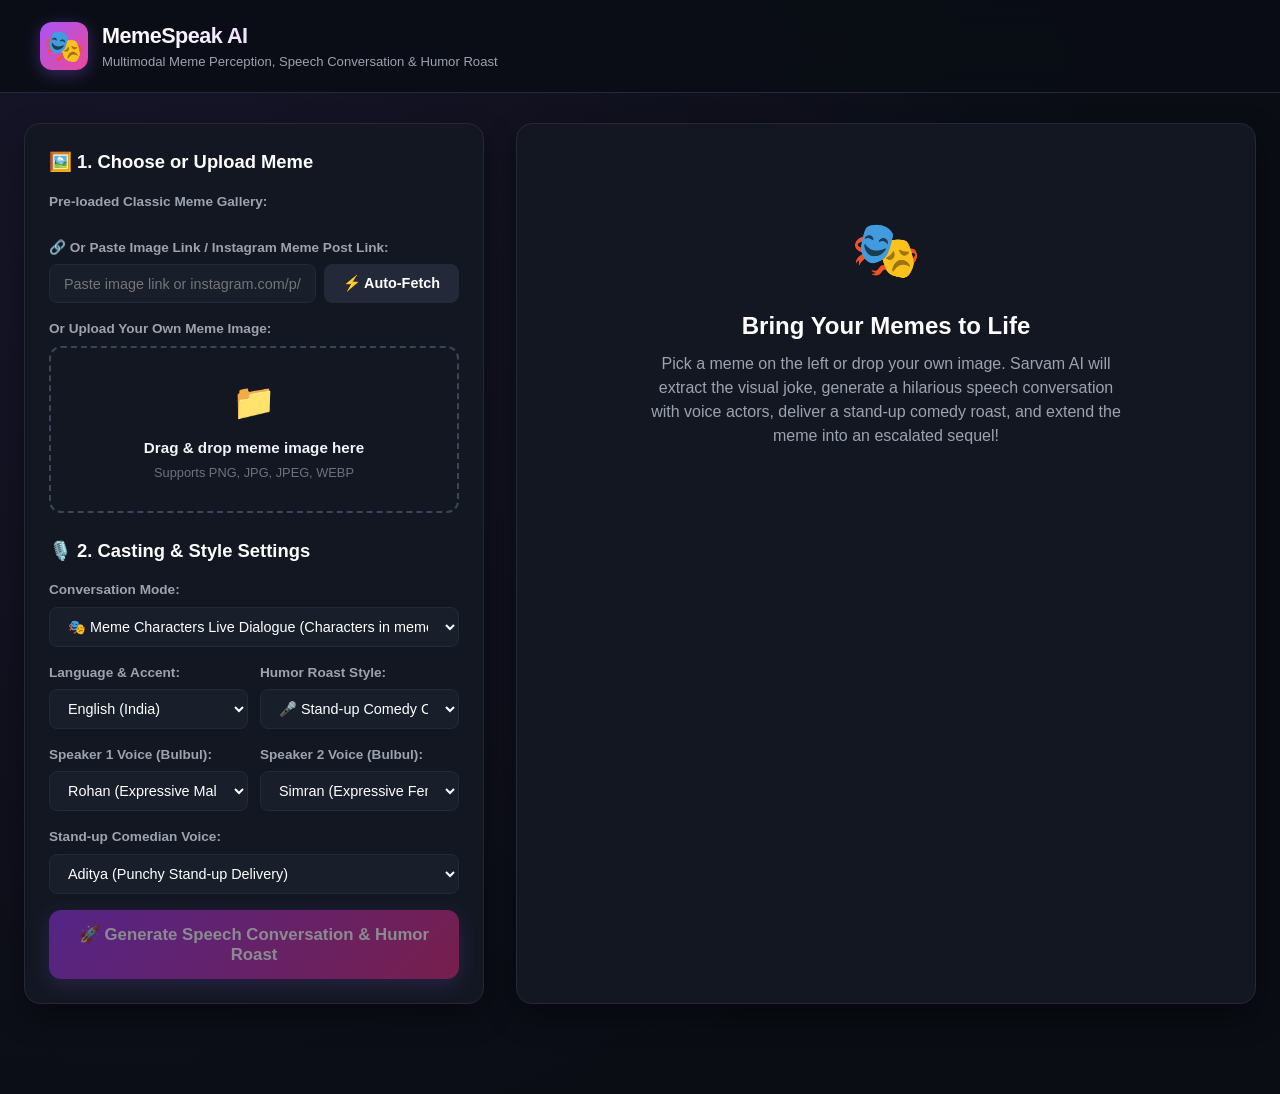
==== public/index.html @ 40e064bc "first commit" ====
<!DOCTYPE html>
<html lang="en">
<head>
  <meta charset="UTF-8">
  <meta name="viewport" content="width=device-width, initial-scale=1.0">
  <title>MemeSpeak AI | Sarvam Meme Speech & Humor Studio</title>
  <link rel="stylesheet" href="/styles.css">
</head>
<body>

  <!-- Top Header -->
  <header>
    <div class="brand">
      <div class="brand-icon">🎭</div>
      <div class="brand-text">
        <h1>MemeSpeak AI</h1>
        <p>Multimodal Meme Perception, Speech Conversation & Humor Roast</p>
      </div>
    </div>
    <div class="header-badges">
      <div id="status-badge" class="badge-connected" style="display: none;">
        <span class="dot"></span> Sarvam AI Connected
      </div>
    </div>
  </header>

  <!-- Main Workspace -->
  <div class="container">

    <!-- Left Column: Input & Controls -->
    <div class="card">
      <h2 class="card-title">🖼️ 1. Choose or Upload Meme</h2>

      <div class="form-group">
        <label class="form-label">Pre-loaded Classic Meme Gallery:</label>
        <div id="sample-grid" class="sample-grid">
          <!-- Populated dynamically via /api/samples -->
        </div>
      </div>

      <div class="form-group">
        <label class="form-label">🔗 Or Paste Image Link / Instagram Meme Post Link:</label>
        <div style="display: flex; gap: 8px;">
          <input type="url" id="image-url-input" class="form-input" placeholder="Paste image link or instagram.com/p/... or /reel/..." style="flex: 1;">
          <button type="button" id="btn-load-url" class="btn-secondary" style="white-space: nowrap;">⚡ Auto-Fetch</button>
        </div>
        <div id="url-status" style="font-size: 0.82rem; margin-top: 6px; display: none;"></div>
      </div>

      <div class="form-group">
        <label class="form-label">Or Upload Your Own Meme Image:</label>
        <div id="dropzone" class="dropzone">
          <div class="dropzone-icon">📁</div>
          <div style="font-weight: 600; font-size: 0.95rem;">Drag & drop meme image here</div>
          <div style="color: var(--text-dim); font-size: 0.8rem; margin-top: 4px;">Supports PNG, JPG, JPEG, WEBP</div>
          <input type="file" id="file-input" accept="image/png,image/jpeg,image/webp" style="display: none;">
        </div>
      </div>

      <!-- Preview Image -->
      <div id="preview-container" class="preview-container" style="display: none;">
        <img id="preview-img" class="preview-image" alt="Meme Preview">
      </div>

      <h2 class="card-title" style="margin-top: 24px;">🎙️ 2. Casting & Style Settings</h2>

      <div class="form-group" id="api-key-container" style="display: none;">
        <label class="form-label">Sarvam API Key (optional if in .env):</label>
        <input type="password" id="custom-api-key" class="form-input" placeholder="Paste your Sarvam API key here">
      </div>

      <div class="form-group">
        <label class="form-label">Conversation Mode:</label>
        <select id="conv-mode" class="form-select">
          <option value="meme_characters">🎭 Meme Characters Live Dialogue (Characters in meme argue)</option>
          <option value="podcast_hosts">🎙️ Comedy Roast Duo (Two hosts banter & review)</option>
        </select>
      </div>

      <div class="grid-2">
        <div class="form-group">
          <label class="form-label">Language & Accent:</label>
          <select id="language-select" class="form-select">
            <option value="en-IN" selected>English (India)</option>
            <option value="hinglish">Hinglish (Desi comedy mix)</option>
            <option value="hi-IN">Hindi (हिन्दी)</option>
            <option value="bn-IN">Bengali (বাংলা)</option>
            <option value="ta-IN">Tamil (தமிழ்)</option>
            <option value="te-IN">Telugu (తెలుగు)</option>
            <option value="kn-IN">Kannada (ಕನ್ನಡ)</option>
            <option value="mr-IN">Marathi (मराठी)</option>
            <option value="gu-IN">Gujarati (ગુજરાતી)</option>
          </select>
        </div>
        <div class="form-group">
          <label class="form-label">Humor Roast Style:</label>
          <select id="humor-style" class="form-select">
            <option value="standup" selected>🎤 Stand-up Comedy Club</option>
            <option value="roast">🔥 Savage Comedic Roast</option>
            <option value="relatable">💡 Relatable Irony Breakdown</option>
          </select>
        </div>
      </div>

      <div class="grid-2">
        <div class="form-group">
          <label class="form-label">Speaker 1 Voice (Bulbul):</label>
          <select id="voice-spk1" class="form-select">
            <option value="rohan" selected>Rohan (Expressive Male)</option>
            <option value="dev">Dev (Casual Male)</option>
            <option value="aditya">Aditya (Energetic Male)</option>
            <option value="kabir">Kabir (Deep Male)</option>
            <option value="sunny">Sunny (High energy)</option>
          </select>
        </div>
        <div class="form-group">
          <label class="form-label">Speaker 2 Voice (Bulbul):</label>
          <select id="voice-spk2" class="form-select">
            <option value="simran" selected>Simran (Expressive Female)</option>
            <option value="priya">Priya (Conversational Female)</option>
            <option value="ritu">Ritu (Animated Female)</option>
            <option value="pooja">Pooja (Clear Female)</option>
            <option value="kavya">Kavya (Lively Female)</option>
          </select>
        </div>
      </div>

      <div class="form-group">
        <label class="form-label">Stand-up Comedian Voice:</label>
        <select id="voice-comedian" class="form-select">
          <option value="aditya" selected>Aditya (Punchy Stand-up Delivery)</option>
          <option value="sunny">Sunny (High-energy Roast Delivery)</option>
          <option value="ritu">Ritu (Sarcastic Comedy Delivery)</option>
          <option value="rohan">Rohan (Warm Storyteller Delivery)</option>
        </select>
      </div>

      <button id="btn-generate" class="btn-primary" disabled>
        <span>🚀 Generate Speech Conversation & Humor Roast</span>
      </button>
    </div>

    <!-- Right Column: Results & Experience -->
    <div class="card">
      <!-- Loading Spinner -->
      <div id="spinner-container" class="spinner-container">
        <div class="spinner"></div>
        <div id="step-text" class="step-indicator">Sarvam Multimodal AI is perceiving the meme...</div>
        <p style="color: var(--text-dim); font-size: 0.85rem; margin-top: 8px;">
          Using Sarvam AI Vision, Script Generation, and Bulbul Text-to-Speech
        </p>
      </div>

      <!-- Empty State -->
      <div id="empty-state" class="empty-state">
        <div class="empty-icon">🎭</div>
        <h2 style="color: #fff; margin-bottom: 8px;">Bring Your Memes to Life</h2>
        <p style="max-width: 480px; margin: 0 auto; color: var(--text-muted);">
          Pick a meme on the left or drop your own image. Sarvam AI will extract the visual joke, generate a hilarious speech conversation with voice actors, deliver a stand-up comedy roast, and extend the meme into an escalated sequel!
        </p>
      </div>

      <!-- Results Container -->
      <div id="results-container" style="display: none;">
        <!-- Intelligence Summary Card -->
        <div class="intel-card">
          <span id="intel-template" class="intel-badge">Classic Meme</span>
          <h2 id="intel-title" class="intel-title">Meme Title</h2>
          <div id="intel-text" style="color: #94a3b8; font-size: 0.95rem; margin-bottom: 8px;">"Text"</div>
          <div id="intel-punchline" class="intel-punchline">💥 The Joke</div>
          <p id="intel-why" class="intel-why">Why it is funny</p>
        </div>

        <!-- Navigation Tabs -->
        <div class="tabs-header">
          <button class="tab-btn active" data-target="tab-act1">🗣️ Speech Conversation (Act 1)</button>
          <button class="tab-btn" data-target="tab-standup">🎙️ Stand-up Humor Speech</button>
          <button class="tab-btn" data-target="tab-sequel">🚀 Extended Meme Sequel (Act 2)</button>
        </div>

        <!-- Tab 1: Act 1 Speech Conversation -->
        <div id="tab-act1" class="tab-pane active">
          <div id="act1-master-container" class="master-player-card" style="display: none;">
            <div class="master-player-header">
              <span>▶️ Play Full Continuous Dialogue</span>
              <span style="font-size: 0.8rem; color: #a855f7; font-weight: normal;">(Sarvam Bulbul Stitched Audio)</span>
            </div>
            <audio id="act1-master-audio" controls></audio>
          </div>

          <div id="act1-chat-container" class="chat-container">
            <!-- Populated with speech bubbles -->
          </div>
        </div>

        <!-- Tab 2: Stand-up Humor Speech -->
        <div id="tab-standup" class="tab-pane">
          <div class="standup-stage">
            <div class="stage-spotlight"></div>
            <div style="font-size: 0.82rem; color: #c084fc; font-weight: 700; text-transform: uppercase; margin-bottom: 12px; letter-spacing: 1px;">
              🎙️ Stand-up Comedy Routine • Explaining What Joke it's Cracking
            </div>
            <div id="standup-text" class="standup-quote">
              <!-- Comedian script -->
            </div>
            <div style="margin-top: 20px;">
              <label class="form-label" style="color: #d8b4fe;">🔊 Listen to the Comedian Deliver the Speech:</label>
              <audio id="standup-audio" controls style="display: none;"></audio>
            </div>
          </div>
        </div>

        <!-- Tab 3: Extended Meme Sequel (Act 2) -->
        <div id="tab-sequel" class="tab-pane">
          <div class="sequel-hero-card">
            <div style="display: flex; justify-content: space-between; align-items: center;">
              <span style="background: #ef4444; color: #fff; font-size: 0.75rem; font-weight: 800; padding: 4px 10px; border-radius: 6px; text-transform: uppercase;">
                Act 2: The Extended Sequel
              </span>
            </div>
            <h3 id="sequel-title" style="margin-top: 12px; color: #fff; font-size: 1.3rem;">Part 2: The Aftermath</h3>
            <p id="sequel-situation" style="color: #fca5a5; font-size: 0.98rem; margin-top: 6px; line-height: 1.5;"></p>
            <img id="sequel-meme-img" class="sequel-img-preview" alt="Generated Sequel Meme" style="display: none;">
          </div>

          <div id="seq-master-container" class="master-player-card" style="display: none; border-color: #ef4444;">
            <div class="master-player-header" style="color: #f87171;">
              <span>▶️ Play Full Sequel Conversation</span>
              <span style="font-size: 0.8rem; color: #f87171; font-weight: normal;">(Act 2 Dialogue Audio)</span>
            </div>
            <audio id="seq-master-audio" controls></audio>
          </div>

          <div id="seq-chat-container" class="chat-container">
            <!-- Populated with sequel dialogue bubbles -->
          </div>

          <div style="margin-top: 24px; padding: 20px; background: rgba(30, 41, 59, 0.6); border-radius: var(--radius-md); border-left: 4px solid var(--accent-amber);">
            <h4 style="margin: 0 0 8px 0; color: #fbbf24;">🎙️ Extended Comedy Escalation Roast</h4>
            <div id="seq-humor-text" style="font-style: italic; color: #fef3c7; line-height: 1.6; margin-bottom: 12px;"></div>
            <audio id="seq-humor-audio" controls style="display: none;"></audio>
          </div>
        </div>

      </div>
    </div>

  </div>

  <script src="/app.js"></script>
</body>
</html>
---- styles.css ----
:root {
  --bg-dark: #0a0d14;
  --bg-card: #131722;
  --bg-card-hover: #1a2030;
  --bg-bubble-1: #1a2638;
  --bg-bubble-2: #2b1f33;
  --primary: #8b5cf6;
  --primary-hover: #7c3aed;
  --primary-glow: rgba(139, 92, 246, 0.35);
  --accent-blue: #38bdf8;
  --accent-pink: #f472b6;
  --accent-green: #34d399;
  --accent-amber: #fbbf24;
  --accent-red: #f87171;
  --border: #232936;
  --border-focus: #3b4559;
  --text-main: #f3f4f6;
  --text-muted: #9ca3af;
  --text-dim: #6b7280;
  --radius-lg: 16px;
  --radius-md: 12px;
  --radius-sm: 8px;
}

* {
  box-sizing: border-box;
  margin: 0;
  padding: 0;
  font-family: -apple-system, BlinkMacSystemFont, "Segoe UI", Roboto, Oxygen, Ubuntu, Cantarell, sans-serif;
}

body {
  background: radial-gradient(circle at 10% 20%, #171529 0%, #0a0d14 70%);
  color: var(--text-main);
  min-height: 100vh;
  line-height: 1.5;
  padding-bottom: 60px;
}

/* Header */
header {
  display: flex;
  justify-content: space-between;
  align-items: center;
  padding: 20px 40px;
  border-bottom: 1px solid var(--border);
  background: rgba(10, 13, 20, 0.85);
  backdrop-filter: blur(12px);
  position: sticky;
  top: 0;
  z-index: 100;
}

.brand {
  display: flex;
  align-items: center;
  gap: 14px;
}

.brand-icon {
  font-size: 2rem;
  background: linear-gradient(135deg, #a855f7, #ec4899);
  width: 48px;
  height: 48px;
  display: flex;
  align-items: center;
  justify-content: center;
  border-radius: var(--radius-md);
  box-shadow: 0 4px 16px var(--primary-glow);
}

.brand-text h1 {
  font-size: 1.35rem;
  font-weight: 800;
  letter-spacing: -0.5px;
  background: linear-gradient(90deg, #ffffff, #d8b4fe);
  -webkit-background-clip: text;
  -webkit-text-fill-color: transparent;
}

.brand-text p {
  font-size: 0.82rem;
  color: var(--text-muted);
}

.header-badges {
  display: flex;
  align-items: center;
  gap: 12px;
}

.badge-connected {
  background: rgba(52, 211, 153, 0.12);
  color: #34d399;
  border: 1px solid rgba(52, 211, 153, 0.3);
  padding: 6px 14px;
  border-radius: 20px;
  font-size: 0.82rem;
  font-weight: 600;
  display: flex;
  align-items: center;
  gap: 6px;
}

.badge-connected .dot {
  width: 8px;
  height: 8px;
  background: #34d399;
  border-radius: 50%;
  box-shadow: 0 0 8px #34d399;
}

/* Main Layout */
.container {
  max-width: 1440px;
  margin: 30px auto;
  padding: 0 24px;
  display: grid;
  grid-template-columns: 460px 1fr;
  gap: 32px;
}

@media (max-width: 1024px) {
  .container {
    grid-template-columns: 1fr;
  }
}

/* Cards */
.card {
  background: var(--bg-card);
  border: 1px solid var(--border);
  border-radius: var(--radius-lg);
  padding: 24px;
  box-shadow: 0 12px 30px rgba(0, 0, 0, 0.4);
}

.card-title {
  font-size: 1.15rem;
  font-weight: 700;
  margin-bottom: 16px;
  display: flex;
  align-items: center;
  gap: 8px;
  color: #fff;
}

/* Sample Grid */
.sample-grid {
  display: grid;
  grid-template-columns: 1fr 1fr;
  gap: 12px;
  margin-bottom: 20px;
}

.sample-thumb {
  background: var(--bg-card-hover);
  border: 2px solid var(--border);
  border-radius: var(--radius-md);
  padding: 8px;
  cursor: pointer;
  transition: all 0.2s ease;
  text-align: center;
}

.sample-thumb:hover {
  border-color: var(--primary);
  transform: translateY(-2px);
}

.sample-thumb.active {
  border-color: var(--accent-pink);
  background: rgba(236, 72, 153, 0.1);
}

.sample-thumb img {
  width: 100%;
  height: 80px;
  object-fit: cover;
  border-radius: var(--radius-sm);
  margin-bottom: 6px;
}

.sample-thumb span {
  font-size: 0.75rem;
  font-weight: 600;
  display: block;
  white-space: nowrap;
  overflow: hidden;
  text-overflow: ellipsis;
}

/* Uploader */
.dropzone {
  border: 2px dashed var(--border-focus);
  border-radius: var(--radius-md);
  padding: 28px 20px;
  text-align: center;
  cursor: pointer;
  transition: all 0.2s ease;
  background: rgba(20, 24, 34, 0.5);
  margin-bottom: 20px;
}

.dropzone:hover {
  border-color: var(--primary);
  background: rgba(139, 92, 246, 0.05);
}

.dropzone-icon {
  font-size: 2.2rem;
  margin-bottom: 8px;
}

.preview-container {
  margin: 16px 0;
  position: relative;
  text-align: center;
}

.preview-image {
  max-width: 100%;
  max-height: 280px;
  border-radius: var(--radius-md);
  border: 1px solid var(--border);
  box-shadow: 0 8px 20px rgba(0, 0, 0, 0.5);
}

/* Form Controls */
.form-group {
  margin-bottom: 16px;
}

.form-label {
  display: block;
  font-size: 0.85rem;
  font-weight: 600;
  color: var(--text-muted);
  margin-bottom: 6px;
}

.form-select, .form-input {
  width: 100%;
  padding: 10px 14px;
  background: #191e2b;
  border: 1px solid var(--border);
  border-radius: var(--radius-sm);
  color: #fff;
  font-size: 0.9rem;
  outline: none;
  transition: border-color 0.2s;
}

.form-select:focus, .form-input:focus {
  border-color: var(--primary);
}

.grid-2 {
  display: grid;
  grid-template-columns: 1fr 1fr;
  gap: 12px;
}

/* Buttons */
.btn-primary {
  width: 100%;
  padding: 14px 20px;
  background: linear-gradient(135deg, #9333ea, #db2777);
  border: none;
  border-radius: var(--radius-md);
  color: #fff;
  font-size: 1.05rem;
  font-weight: 700;
  cursor: pointer;
  box-shadow: 0 6px 20px var(--primary-glow);
  transition: all 0.2s ease;
  display: flex;
  align-items: center;
  justify-content: center;
  gap: 10px;
}

.btn-primary:hover:not(:disabled) {
  opacity: 0.95;
  transform: translateY(-2px);
  box-shadow: 0 8px 24px var(--primary-glow);
}

.btn-primary:disabled {
  opacity: 0.5;
  cursor: not-allowed;
}

.btn-secondary {
  padding: 10px 18px;
  background: #232938;
  border: 1px solid var(--border);
  border-radius: var(--radius-sm);
  color: #fff;
  font-size: 0.9rem;
  font-weight: 600;
  cursor: pointer;
  transition: all 0.2s ease;
}

.btn-secondary:hover {
  background: #2f374a;
  border-color: #4b5563;
}

/* Tabs */
.tabs-header {
  display: flex;
  gap: 8px;
  border-bottom: 1px solid var(--border);
  margin-bottom: 20px;
}

.tab-btn {
  padding: 12px 18px;
  background: none;
  border: none;
  border-bottom: 3px solid transparent;
  color: var(--text-muted);
  font-size: 0.95rem;
  font-weight: 600;
  cursor: pointer;
  transition: all 0.2s;
  display: flex;
  align-items: center;
  gap: 8px;
}

.tab-btn:hover {
  color: #fff;
}

.tab-btn.active {
  color: #c084fc;
  border-bottom-color: #c084fc;
}

.tab-pane {
  display: none;
}

.tab-pane.active {
  display: block;
}

/* Meme Intelligence Banner */
.intel-card {
  background: linear-gradient(135deg, rgba(29, 35, 48, 0.8), rgba(20, 24, 34, 0.8));
  border: 1px solid #38bdf840;
  border-radius: var(--radius-md);
  padding: 20px;
  margin-bottom: 24px;
}

.intel-badge {
  display: inline-block;
  background: rgba(56, 189, 248, 0.15);
  color: var(--accent-blue);
  font-size: 0.78rem;
  font-weight: 700;
  padding: 4px 10px;
  border-radius: 12px;
  text-transform: uppercase;
  margin-bottom: 10px;
}

.intel-title {
  font-size: 1.35rem;
  font-weight: 800;
  margin-bottom: 8px;
  color: #fff;
}

.intel-punchline {
  color: var(--accent-green);
  font-size: 1.05rem;
  font-weight: 600;
  margin-bottom: 10px;
}

.intel-why {
  font-size: 0.92rem;
  color: var(--text-muted);
  line-height: 1.6;
}

/* Chat Bubbles */
.chat-container {
  display: flex;
  flex-direction: column;
  gap: 16px;
  margin-top: 20px;
}

.chat-bubble {
  border-radius: var(--radius-md);
  padding: 16px 20px;
  box-shadow: 0 4px 14px rgba(0, 0, 0, 0.3);
}

.bubble-spk1 {
  background: var(--bg-bubble-1);
  border-left: 4px solid var(--accent-blue);
}

.bubble-spk2 {
  background: var(--bg-bubble-2);
  border-left: 4px solid var(--accent-pink);
}

.bubble-header {
  display: flex;
  justify-content: space-between;
  align-items: center;
  margin-bottom: 6px;
}

.bubble-name {
  font-weight: 700;
  font-size: 0.95rem;
}

.bubble-name.spk1 { color: var(--accent-blue); }
.bubble-name.spk2 { color: var(--accent-pink); }

.bubble-emotion {
  background: rgba(255, 255, 255, 0.1);
  color: #d1d5db;
  font-size: 0.75rem;
  padding: 2px 8px;
  border-radius: 10px;
  font-style: italic;
}

.bubble-text {
  font-size: 1.05rem;
  margin-bottom: 12px;
  color: #f9fafb;
}

/* Audio Player */
audio {
  width: 100%;
  height: 38px;
  border-radius: var(--radius-sm);
  outline: none;
}

.master-player-card {
  background: linear-gradient(135deg, rgba(88, 28, 135, 0.3), rgba(30, 27, 75, 0.3));
  border: 1px solid rgba(168, 85, 247, 0.35);
  border-radius: var(--radius-md);
  padding: 16px 20px;
  margin-bottom: 24px;
}

.master-player-header {
  display: flex;
  align-items: center;
  gap: 10px;
  margin-bottom: 10px;
  font-weight: 700;
  color: #d8b4fe;
}

/* Standup Stage */
.standup-stage {
  background: radial-gradient(circle at 50% 20%, #2e1065 0%, #170d30 70%);
  border: 1px solid #a855f750;
  border-radius: var(--radius-lg);
  padding: 30px;
  margin-bottom: 24px;
  position: relative;
  overflow: hidden;
}

.stage-spotlight {
  position: absolute;
  top: -50px;
  left: 50%;
  transform: translateX(-50%);
  width: 200px;
  height: 100px;
  background: radial-gradient(ellipse at center, rgba(216, 180, 254, 0.25) 0%, transparent 70%);
  filter: blur(20px);
}

.standup-quote {
  font-size: 1.15rem;
  line-height: 1.7;
  color: #f3e8ff;
  font-style: italic;
  margin-bottom: 24px;
}

/* Sequel Section */
.sequel-hero-card {
  border: 2px solid #ef4444;
  background: rgba(30, 15, 18, 0.7);
  border-radius: var(--radius-lg);
  padding: 24px;
  margin-bottom: 24px;
}

.sequel-img-preview {
  width: 100%;
  max-height: 420px;
  object-fit: contain;
  border-radius: var(--radius-md);
  margin-top: 14px;
  box-shadow: 0 10px 30px rgba(0, 0, 0, 0.6);
}

/* Progress / Spinner */
.spinner-container {
  display: none;
  text-align: center;
  padding: 40px 20px;
}

.spinner {
  width: 48px;
  height: 48px;
  border: 4px solid var(--border);
  border-top-color: var(--primary);
  border-radius: 50%;
  animation: spin 0.8s linear infinite;
  margin: 0 auto 16px;
}

@keyframes spin {
  to { transform: rotate(360deg); }
}

.step-indicator {
  font-size: 1rem;
  color: #c084fc;
  font-weight: 600;
  margin-top: 10px;
}

/* Empty State */
.empty-state {
  text-align: center;
  padding: 60px 20px;
  color: var(--text-muted);
}

.empty-icon {
  font-size: 3.5rem;
  margin-bottom: 16px;
}
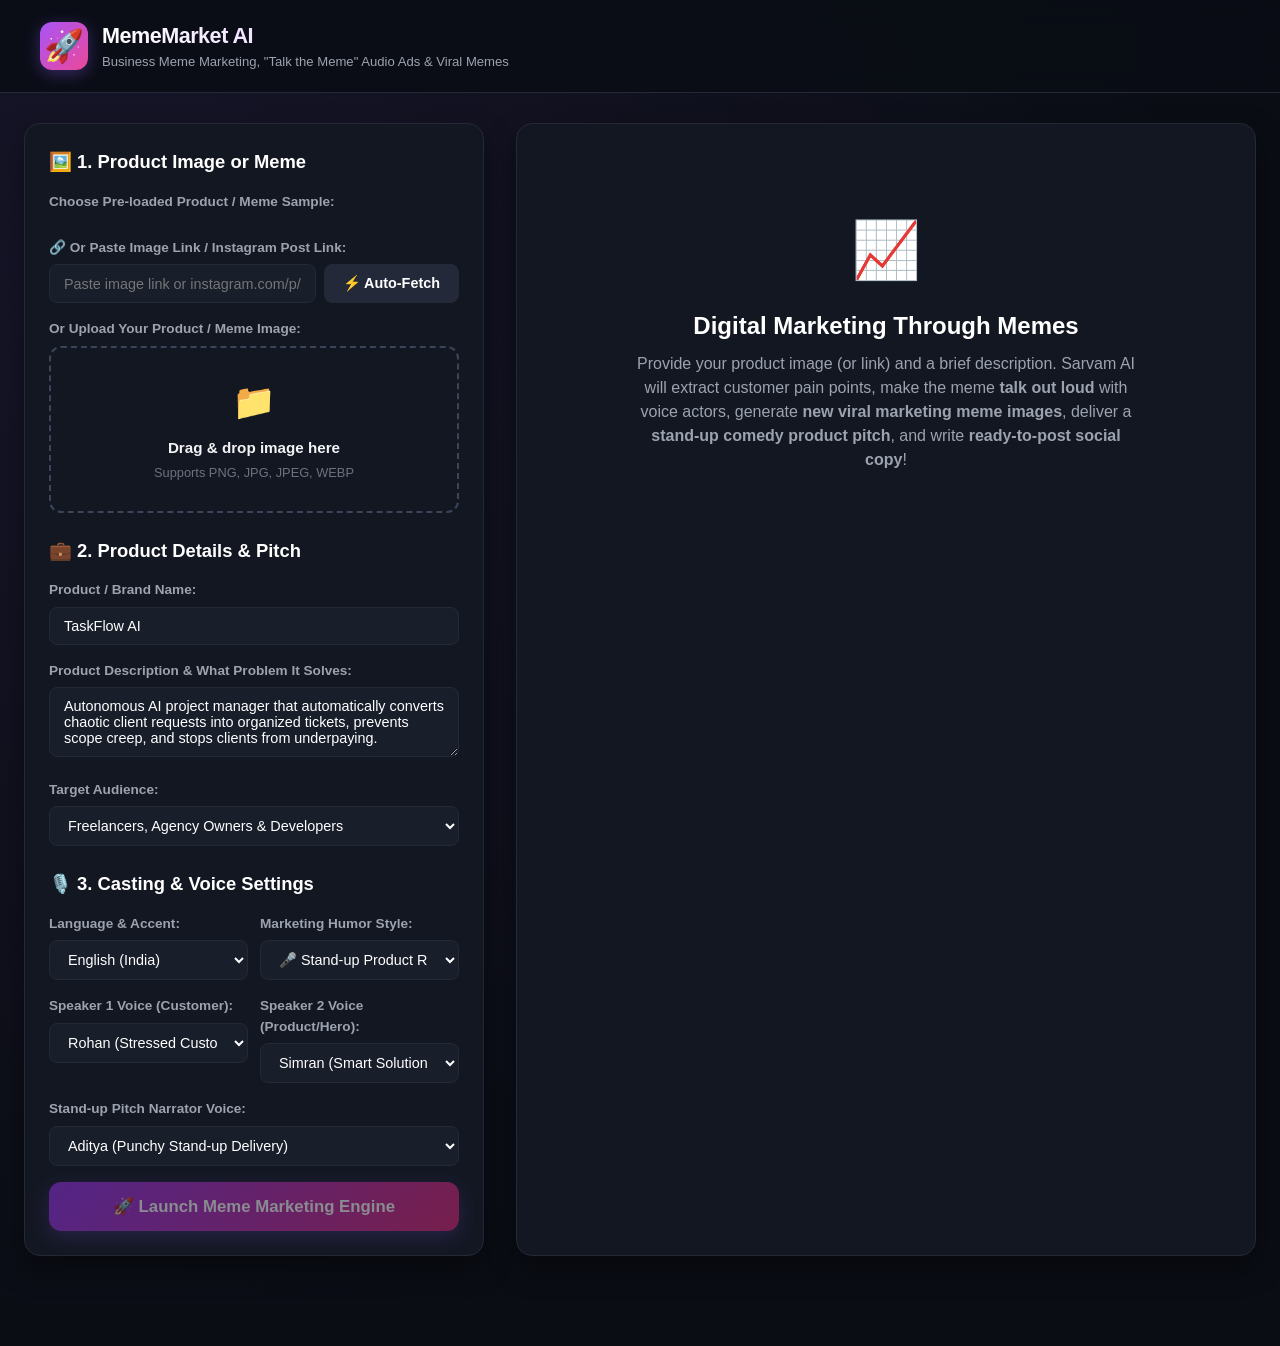
==== commit b170feef: "feat: first commit" ====
--- a/public/index.html
+++ b/public/index.html
@@ -3,7 +3,7 @@
 <head>
   <meta charset="UTF-8">
   <meta name="viewport" content="width=device-width, initial-scale=1.0">
-  <title>MemeSpeak AI | Sarvam Meme Speech & Humor Studio</title>
+  <title>MemeMarket AI | Business Digital Marketing Meme & Speech Studio</title>
   <link rel="stylesheet" href="/styles.css">
 </head>
 <body>
@@ -11,10 +11,10 @@
   <!-- Top Header -->
   <header>
     <div class="brand">
-      <div class="brand-icon">🎭</div>
+      <div class="brand-icon">🚀</div>
       <div class="brand-text">
-        <h1>MemeSpeak AI</h1>
-        <p>Multimodal Meme Perception, Speech Conversation & Humor Roast</p>
+        <h1>MemeMarket AI</h1>
+        <p>Business Meme Marketing, "Talk the Meme" Audio Ads & Viral Memes</p>
       </div>
     </div>
     <div class="header-badges">
@@ -29,17 +29,17 @@
 
     <!-- Left Column: Input & Controls -->
     <div class="card">
-      <h2 class="card-title">🖼️ 1. Choose or Upload Meme</h2>
-
-      <div class="form-group">
-        <label class="form-label">Pre-loaded Classic Meme Gallery:</label>
+      <h2 class="card-title">🖼️ 1. Product Image or Meme</h2>
+
+      <div class="form-group">
+        <label class="form-label">Choose Pre-loaded Product / Meme Sample:</label>
         <div id="sample-grid" class="sample-grid">
           <!-- Populated dynamically via /api/samples -->
         </div>
       </div>
 
       <div class="form-group">
-        <label class="form-label">🔗 Or Paste Image Link / Instagram Meme Post Link:</label>
+        <label class="form-label">🔗 Or Paste Image Link / Instagram Post Link:</label>
         <div style="display: flex; gap: 8px;">
           <input type="url" id="image-url-input" class="form-input" placeholder="Paste image link or instagram.com/p/... or /reel/..." style="flex: 1;">
           <button type="button" id="btn-load-url" class="btn-secondary" style="white-space: nowrap;">⚡ Auto-Fetch</button>
@@ -48,10 +48,10 @@
       </div>
 
       <div class="form-group">
-        <label class="form-label">Or Upload Your Own Meme Image:</label>
+        <label class="form-label">Or Upload Your Product / Meme Image:</label>
         <div id="dropzone" class="dropzone">
           <div class="dropzone-icon">📁</div>
-          <div style="font-weight: 600; font-size: 0.95rem;">Drag & drop meme image here</div>
+          <div style="font-weight: 600; font-size: 0.95rem;">Drag & drop image here</div>
           <div style="color: var(--text-dim); font-size: 0.8rem; margin-top: 4px;">Supports PNG, JPG, JPEG, WEBP</div>
           <input type="file" id="file-input" accept="image/png,image/jpeg,image/webp" style="display: none;">
         </div>
@@ -59,22 +59,37 @@
 
       <!-- Preview Image -->
       <div id="preview-container" class="preview-container" style="display: none;">
-        <img id="preview-img" class="preview-image" alt="Meme Preview">
-      </div>
-
-      <h2 class="card-title" style="margin-top: 24px;">🎙️ 2. Casting & Style Settings</h2>
+        <img id="preview-img" class="preview-image" alt="Product Preview">
+      </div>
+
+      <h2 class="card-title" style="margin-top: 24px;">💼 2. Product Details & Pitch</h2>
+
+      <div class="form-group">
+        <label class="form-label">Product / Brand Name:</label>
+        <input type="text" id="product-name" class="form-input" placeholder="e.g. TaskFlow AI or ZapBilling" value="TaskFlow AI">
+      </div>
+
+      <div class="form-group">
+        <label class="form-label">Product Description & What Problem It Solves:</label>
+        <textarea id="product-desc" class="form-input" rows="3" placeholder="Describe what the product does and the painful problem it eliminates...">Autonomous AI project manager that automatically converts chaotic client requests into organized tickets, prevents scope creep, and stops clients from underpaying.</textarea>
+      </div>
+
+      <div class="form-group">
+        <label class="form-label">Target Audience:</label>
+        <select id="target-audience" class="form-select">
+          <option value="Freelancers, Agency Owners & Developers">Freelancers, Agency Owners & Developers</option>
+          <option value="Startups & Small Business Owners">Startups & Small Business Owners</option>
+          <option value="Corporate 9-to-5 Employees & Managers">Corporate 9-to-5 Employees & Managers</option>
+          <option value="Gen Z & Online Shoppers">Gen Z & Online Shoppers</option>
+          <option value="College Students & Young Professionals">College Students & Young Professionals</option>
+        </select>
+      </div>
+
+      <h2 class="card-title" style="margin-top: 24px;">🎙️ 3. Casting & Voice Settings</h2>
 
       <div class="form-group" id="api-key-container" style="display: none;">
         <label class="form-label">Sarvam API Key (optional if in .env):</label>
         <input type="password" id="custom-api-key" class="form-input" placeholder="Paste your Sarvam API key here">
-      </div>
-
-      <div class="form-group">
-        <label class="form-label">Conversation Mode:</label>
-        <select id="conv-mode" class="form-select">
-          <option value="meme_characters">🎭 Meme Characters Live Dialogue (Characters in meme argue)</option>
-          <option value="podcast_hosts">🎙️ Comedy Roast Duo (Two hosts banter & review)</option>
-        </select>
       </div>
 
       <div class="grid-2">
@@ -93,40 +108,38 @@
           </select>
         </div>
         <div class="form-group">
-          <label class="form-label">Humor Roast Style:</label>
+          <label class="form-label">Marketing Humor Style:</label>
           <select id="humor-style" class="form-select">
-            <option value="standup" selected>🎤 Stand-up Comedy Club</option>
-            <option value="roast">🔥 Savage Comedic Roast</option>
-            <option value="relatable">💡 Relatable Irony Breakdown</option>
+            <option value="standup" selected>🎤 Stand-up Product Roast</option>
+            <option value="roast">🔥 Savage Competitor Roast</option>
+            <option value="relatable">💡 Relatable Customer Pain Point</option>
           </select>
         </div>
       </div>
 
       <div class="grid-2">
         <div class="form-group">
-          <label class="form-label">Speaker 1 Voice (Bulbul):</label>
+          <label class="form-label">Speaker 1 Voice (Customer):</label>
           <select id="voice-spk1" class="form-select">
-            <option value="rohan" selected>Rohan (Expressive Male)</option>
+            <option value="rohan" selected>Rohan (Stressed Customer)</option>
             <option value="dev">Dev (Casual Male)</option>
-            <option value="aditya">Aditya (Energetic Male)</option>
-            <option value="kabir">Kabir (Deep Male)</option>
+            <option value="kabir">Kabir (Deep Voice)</option>
             <option value="sunny">Sunny (High energy)</option>
           </select>
         </div>
         <div class="form-group">
-          <label class="form-label">Speaker 2 Voice (Bulbul):</label>
+          <label class="form-label">Speaker 2 Voice (Product/Hero):</label>
           <select id="voice-spk2" class="form-select">
-            <option value="simran" selected>Simran (Expressive Female)</option>
-            <option value="priya">Priya (Conversational Female)</option>
-            <option value="ritu">Ritu (Animated Female)</option>
-            <option value="pooja">Pooja (Clear Female)</option>
-            <option value="kavya">Kavya (Lively Female)</option>
-          </select>
-        </div>
-      </div>
-
-      <div class="form-group">
-        <label class="form-label">Stand-up Comedian Voice:</label>
+            <option value="simran" selected>Simran (Smart Solution)</option>
+            <option value="aditya">Aditya (Confident Pitch)</option>
+            <option value="priya">Priya (Conversational)</option>
+            <option value="ritu">Ritu (Animated)</option>
+          </select>
+        </div>
+      </div>
+
+      <div class="form-group">
+        <label class="form-label">Stand-up Pitch Narrator Voice:</label>
         <select id="voice-comedian" class="form-select">
           <option value="aditya" selected>Aditya (Punchy Stand-up Delivery)</option>
           <option value="sunny">Sunny (High-energy Roast Delivery)</option>
@@ -136,7 +149,7 @@
       </div>
 
       <button id="btn-generate" class="btn-primary" disabled>
-        <span>🚀 Generate Speech Conversation & Humor Roast</span>
+        <span>🚀 Launch Meme Marketing Engine</span>
       </button>
     </div>
 
@@ -145,18 +158,18 @@
       <!-- Loading Spinner -->
       <div id="spinner-container" class="spinner-container">
         <div class="spinner"></div>
-        <div id="step-text" class="step-indicator">Sarvam Multimodal AI is perceiving the meme...</div>
+        <div id="step-text" class="step-indicator">Sarvam Multimodal AI is analyzing the product & generating memes...</div>
         <p style="color: var(--text-dim); font-size: 0.85rem; margin-top: 8px;">
-          Using Sarvam AI Vision, Script Generation, and Bulbul Text-to-Speech
+          Using Sarvam AI Vision, Scripting & Bulbul Text-to-Speech
         </p>
       </div>
 
       <!-- Empty State -->
       <div id="empty-state" class="empty-state">
-        <div class="empty-icon">🎭</div>
-        <h2 style="color: #fff; margin-bottom: 8px;">Bring Your Memes to Life</h2>
-        <p style="max-width: 480px; margin: 0 auto; color: var(--text-muted);">
-          Pick a meme on the left or drop your own image. Sarvam AI will extract the visual joke, generate a hilarious speech conversation with voice actors, deliver a stand-up comedy roast, and extend the meme into an escalated sequel!
+        <div class="empty-icon">📈</div>
+        <h2 style="color: #fff; margin-bottom: 8px;">Digital Marketing Through Memes</h2>
+        <p style="max-width: 500px; margin: 0 auto; color: var(--text-muted);">
+          Provide your product image (or link) and a brief description. Sarvam AI will extract customer pain points, make the meme <b>talk out loud</b> with voice actors, generate <b>new viral marketing meme images</b>, deliver a <b>stand-up comedy product pitch</b>, and write <b>ready-to-post social copy</b>!
         </p>
       </div>
 
@@ -164,26 +177,27 @@
       <div id="results-container" style="display: none;">
         <!-- Intelligence Summary Card -->
         <div class="intel-card">
-          <span id="intel-template" class="intel-badge">Classic Meme</span>
-          <h2 id="intel-title" class="intel-title">Meme Title</h2>
-          <div id="intel-text" style="color: #94a3b8; font-size: 0.95rem; margin-bottom: 8px;">"Text"</div>
-          <div id="intel-punchline" class="intel-punchline">💥 The Joke</div>
-          <p id="intel-why" class="intel-why">Why it is funny</p>
+          <span id="intel-template" class="intel-badge">VIRAL CAMPAIGN</span>
+          <h2 id="intel-title" class="intel-title">Campaign Title</h2>
+          <div id="intel-hook" style="color: #c084fc; font-weight: 700; font-size: 1.05rem; margin-bottom: 8px;">"Ad Hook"</div>
+          <div id="intel-punchline" class="intel-punchline">💥 The Pain Point</div>
+          <p id="intel-why" class="intel-why">How the product solves it</p>
         </div>
 
         <!-- Navigation Tabs -->
         <div class="tabs-header">
-          <button class="tab-btn active" data-target="tab-act1">🗣️ Speech Conversation (Act 1)</button>
-          <button class="tab-btn" data-target="tab-standup">🎙️ Stand-up Humor Speech</button>
-          <button class="tab-btn" data-target="tab-sequel">🚀 Extended Meme Sequel (Act 2)</button>
-        </div>
-
-        <!-- Tab 1: Act 1 Speech Conversation -->
+          <button class="tab-btn active" data-target="tab-act1">🗣️ "Talk the Meme" (Voice Ad Skit)</button>
+          <button class="tab-btn" data-target="tab-memes">🖼️ Generated Marketing Memes</button>
+          <button class="tab-btn" data-target="tab-standup">🎙️ Stand-up Product Pitch</button>
+          <button class="tab-btn" data-target="tab-social">📱 Viral Social Media Copy</button>
+        </div>
+
+        <!-- Tab 1: "Talk the Meme" (Voice Ad Skit) -->
         <div id="tab-act1" class="tab-pane active">
           <div id="act1-master-container" class="master-player-card" style="display: none;">
             <div class="master-player-header">
-              <span>▶️ Play Full Continuous Dialogue</span>
-              <span style="font-size: 0.8rem; color: #a855f7; font-weight: normal;">(Sarvam Bulbul Stitched Audio)</span>
+              <span>▶️ Play Full Audio Ad Skit (30s)</span>
+              <span style="font-size: 0.8rem; color: #a855f7; font-weight: normal;">(Sarvam Bulbul Multi-Voice Ad)</span>
             </div>
             <audio id="act1-master-audio" controls></audio>
           </div>
@@ -193,52 +207,60 @@
           </div>
         </div>
 
-        <!-- Tab 2: Stand-up Humor Speech -->
+        <!-- Tab 2: Generated Marketing Memes (Visual Images) -->
+        <div id="tab-memes" class="tab-pane">
+          <h3 style="color: #fff; margin-bottom: 8px;">🖼️ Brand Marketing Meme Images</h3>
+          <p style="color: var(--text-muted); font-size: 0.95rem; margin-bottom: 20px;">
+            These custom meme images were created specifically for your product to drive engagement and viral shares!
+          </p>
+          <div id="memes-gallery-container" style="display: flex; flex-direction: column; gap: 24px;">
+            <!-- Populated with generated comic meme images -->
+          </div>
+        </div>
+
+        <!-- Tab 3: Stand-up Product Roast & Pitch -->
         <div id="tab-standup" class="tab-pane">
           <div class="standup-stage">
             <div class="stage-spotlight"></div>
             <div style="font-size: 0.82rem; color: #c084fc; font-weight: 700; text-transform: uppercase; margin-bottom: 12px; letter-spacing: 1px;">
-              🎙️ Stand-up Comedy Routine • Explaining What Joke it's Cracking
+              🎙️ Stand-up Comedy Routine • Roasting the Problem & Pitching the Product
             </div>
             <div id="standup-text" class="standup-quote">
               <!-- Comedian script -->
             </div>
             <div style="margin-top: 20px;">
-              <label class="form-label" style="color: #d8b4fe;">🔊 Listen to the Comedian Deliver the Speech:</label>
+              <label class="form-label" style="color: #d8b4fe;">🔊 Listen to the Comedian Deliver the Pitch:</label>
               <audio id="standup-audio" controls style="display: none;"></audio>
             </div>
           </div>
         </div>
 
-        <!-- Tab 3: Extended Meme Sequel (Act 2) -->
-        <div id="tab-sequel" class="tab-pane">
-          <div class="sequel-hero-card">
-            <div style="display: flex; justify-content: space-between; align-items: center;">
-              <span style="background: #ef4444; color: #fff; font-size: 0.75rem; font-weight: 800; padding: 4px 10px; border-radius: 6px; text-transform: uppercase;">
-                Act 2: The Extended Sequel
-              </span>
-            </div>
-            <h3 id="sequel-title" style="margin-top: 12px; color: #fff; font-size: 1.3rem;">Part 2: The Aftermath</h3>
-            <p id="sequel-situation" style="color: #fca5a5; font-size: 0.98rem; margin-top: 6px; line-height: 1.5;"></p>
-            <img id="sequel-meme-img" class="sequel-img-preview" alt="Generated Sequel Meme" style="display: none;">
-          </div>
-
-          <div id="seq-master-container" class="master-player-card" style="display: none; border-color: #ef4444;">
-            <div class="master-player-header" style="color: #f87171;">
-              <span>▶️ Play Full Sequel Conversation</span>
-              <span style="font-size: 0.8rem; color: #f87171; font-weight: normal;">(Act 2 Dialogue Audio)</span>
-            </div>
-            <audio id="seq-master-audio" controls></audio>
-          </div>
-
-          <div id="seq-chat-container" class="chat-container">
-            <!-- Populated with sequel dialogue bubbles -->
-          </div>
-
-          <div style="margin-top: 24px; padding: 20px; background: rgba(30, 41, 59, 0.6); border-radius: var(--radius-md); border-left: 4px solid var(--accent-amber);">
-            <h4 style="margin: 0 0 8px 0; color: #fbbf24;">🎙️ Extended Comedy Escalation Roast</h4>
-            <div id="seq-humor-text" style="font-style: italic; color: #fef3c7; line-height: 1.6; margin-bottom: 12px;"></div>
-            <audio id="seq-humor-audio" controls style="display: none;"></audio>
+        <!-- Tab 4: Viral Social Media Copy -->
+        <div id="tab-social" class="tab-pane">
+          <div style="display: flex; flex-direction: column; gap: 20px;">
+            <div style="background: rgba(225, 48, 108, 0.1); border: 1px solid rgba(225, 48, 108, 0.3); border-radius: var(--radius-md); padding: 18px;">
+              <h4 style="margin: 0 0 10px 0; color: #f472b6; display: flex; align-items: center; gap: 8px;">
+                📸 Instagram Post Caption
+              </h4>
+              <p id="social-ig" style="color: #f3f4f6; font-size: 0.95rem; line-height: 1.6; white-space: pre-wrap; margin-bottom: 12px;"></p>
+              <button class="btn-secondary" onclick="navigator.clipboard.writeText(document.getElementById('social-ig').innerText); alert('Copied Instagram caption!');">📋 Copy Instagram Copy</button>
+            </div>
+
+            <div style="background: rgba(10, 102, 194, 0.1); border: 1px solid rgba(10, 102, 194, 0.3); border-radius: var(--radius-md); padding: 18px;">
+              <h4 style="margin: 0 0 10px 0; color: #60a5fa; display: flex; align-items: center; gap: 8px;">
+                💼 LinkedIn Post (B2B Meme Leadership)
+              </h4>
+              <p id="social-li" style="color: #f3f4f6; font-size: 0.95rem; line-height: 1.6; white-space: pre-wrap; margin-bottom: 12px;"></p>
+              <button class="btn-secondary" onclick="navigator.clipboard.writeText(document.getElementById('social-li').innerText); alert('Copied LinkedIn post!');">📋 Copy LinkedIn Copy</button>
+            </div>
+
+            <div style="background: rgba(29, 155, 240, 0.1); border: 1px solid rgba(29, 155, 240, 0.3); border-radius: var(--radius-md); padding: 18px;">
+              <h4 style="margin: 0 0 10px 0; color: #38bdf8; display: flex; align-items: center; gap: 8px;">
+                🐦 Twitter / X Viral Tweet
+              </h4>
+              <p id="social-tw" style="color: #f3f4f6; font-size: 0.95rem; line-height: 1.6; white-space: pre-wrap; margin-bottom: 12px;"></p>
+              <button class="btn-secondary" onclick="navigator.clipboard.writeText(document.getElementById('social-tw').innerText); alert('Copied Tweet!');">📋 Copy Tweet</button>
+            </div>
           </div>
         </div>
 
@@ -250,4 +272,3 @@
   <script src="/app.js"></script>
 </body>
 </html>
-
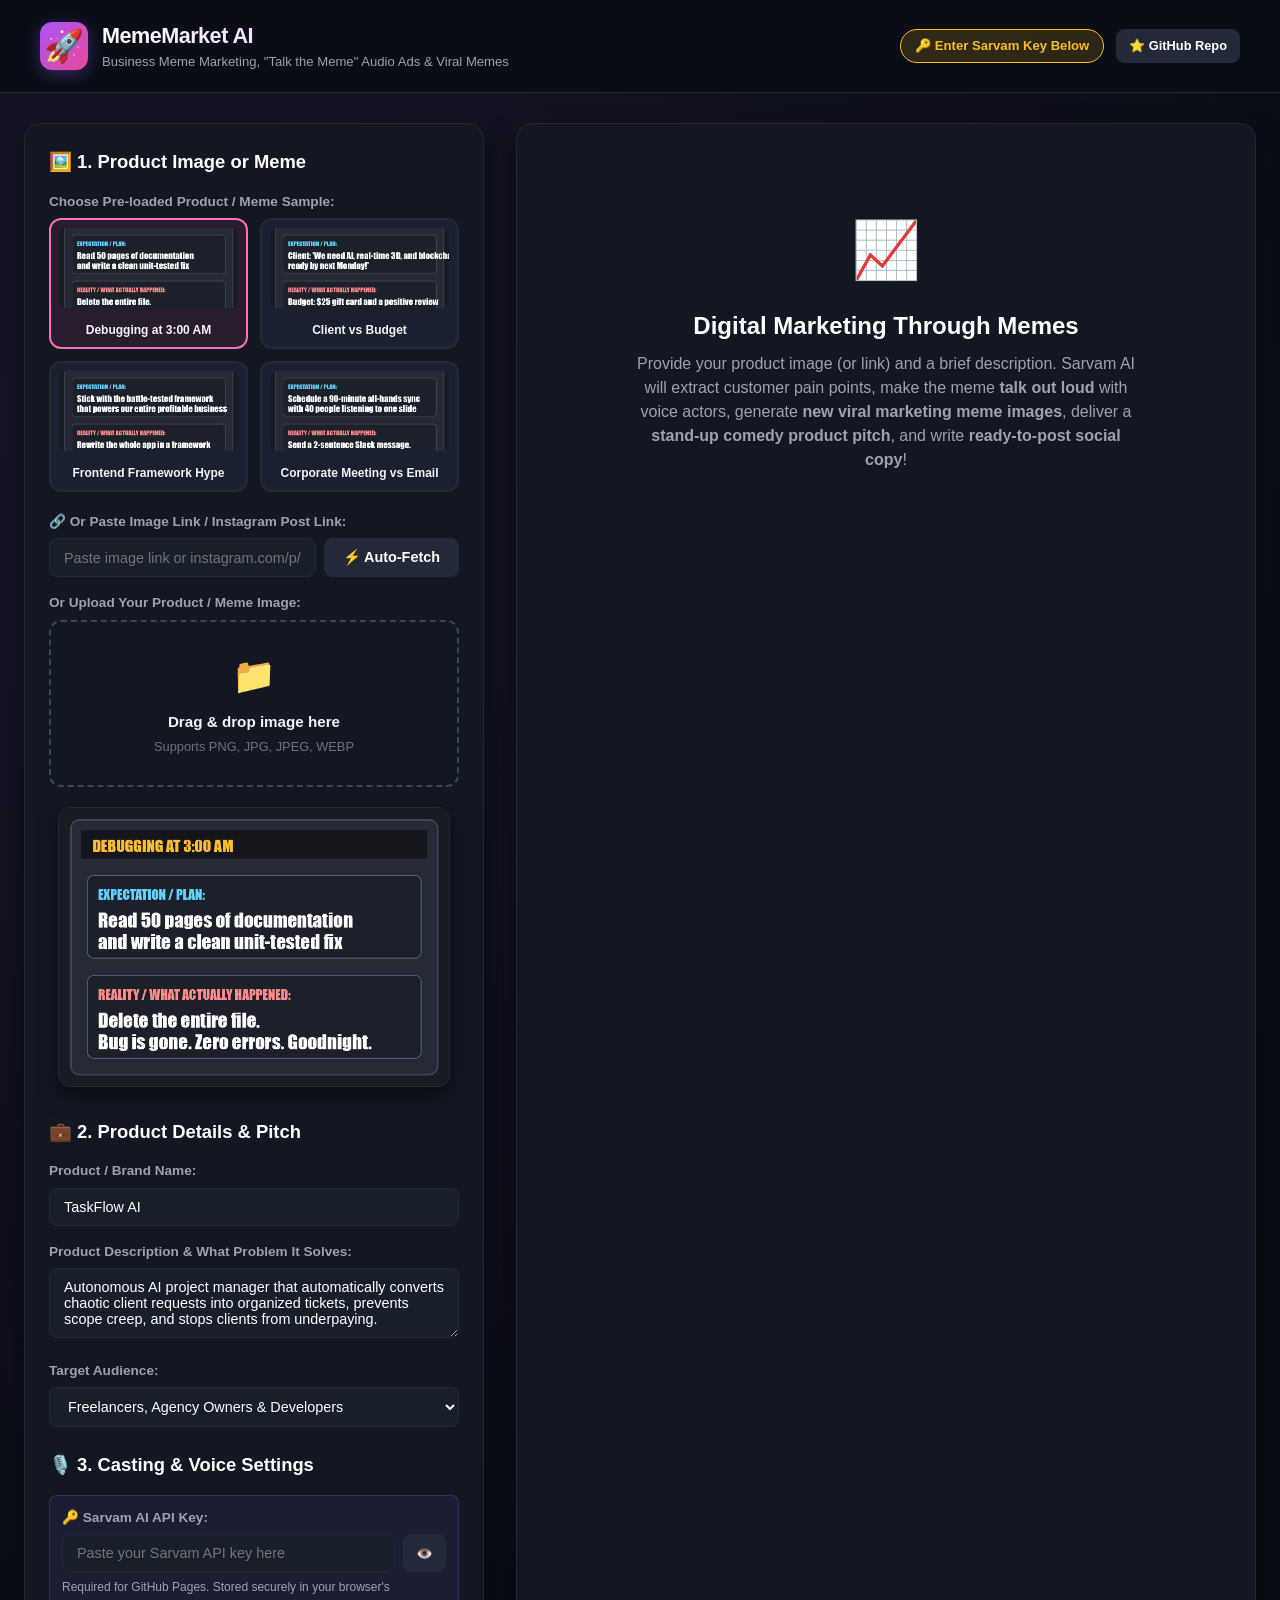
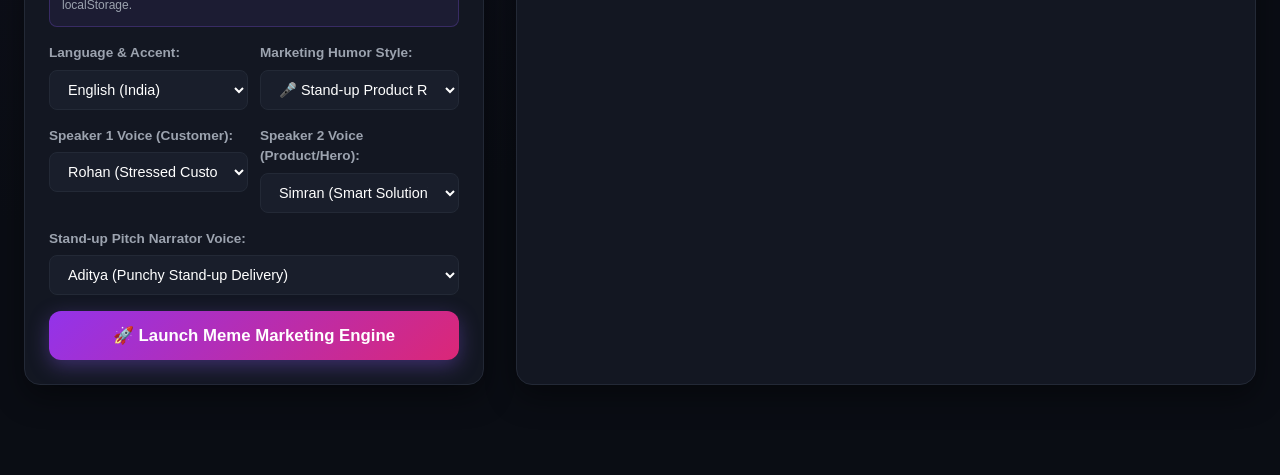
==== commit c86eb1d0: "feat: setup github pages static deployment and automated actions workflow" ====
--- a/public/index.html
+++ b/public/index.html
@@ -4,7 +4,7 @@
   <meta charset="UTF-8">
   <meta name="viewport" content="width=device-width, initial-scale=1.0">
   <title>MemeMarket AI | Business Digital Marketing Meme & Speech Studio</title>
-  <link rel="stylesheet" href="/styles.css">
+  <link rel="stylesheet" href="./styles.css">
 </head>
 <body>
 
@@ -21,6 +21,9 @@
       <div id="status-badge" class="badge-connected" style="display: none;">
         <span class="dot"></span> Sarvam AI Connected
       </div>
+      <a href="https://github.com/Sivadogga007/sarvam-ai" target="_blank" rel="noopener noreferrer" class="btn-secondary" style="text-decoration: none; font-size: 0.8rem; padding: 6px 12px; display: inline-flex; align-items: center; gap: 6px;">
+        ⭐ GitHub Repo
+      </a>
     </div>
   </header>
 
@@ -87,9 +90,18 @@
 
       <h2 class="card-title" style="margin-top: 24px;">🎙️ 3. Casting & Voice Settings</h2>
 
-      <div class="form-group" id="api-key-container" style="display: none;">
-        <label class="form-label">Sarvam API Key (optional if in .env):</label>
-        <input type="password" id="custom-api-key" class="form-input" placeholder="Paste your Sarvam API key here">
+      <div class="form-group" id="api-key-container" style="display: none; background: rgba(139, 92, 246, 0.08); border: 1px solid rgba(139, 92, 246, 0.25); border-radius: var(--radius-sm); padding: 12px; margin-bottom: 16px;">
+        <div style="display: flex; justify-content: space-between; align-items: center; margin-bottom: 6px;">
+          <label class="form-label" style="margin: 0;">🔑 Sarvam AI API Key:</label>
+          <span id="key-saved-indicator" style="font-size: 0.75rem; color: #34d399; display: none;">Saved locally</span>
+        </div>
+        <div style="display: flex; gap: 8px;">
+          <input type="password" id="custom-api-key" class="form-input" placeholder="Paste your Sarvam API key here" style="flex: 1;">
+          <button type="button" id="btn-toggle-key" class="btn-secondary" style="padding: 0 12px; font-size: 0.85rem;" title="Show/Hide Key">👁️</button>
+        </div>
+        <p style="font-size: 0.75rem; color: var(--text-muted); margin: 6px 0 0 0;">
+          Required for GitHub Pages. Stored securely in your browser's localStorage.
+        </p>
       </div>
 
       <div class="grid-2">
@@ -269,6 +281,6 @@
 
   </div>
 
-  <script src="/app.js"></script>
+  <script src="./app.js"></script>
 </body>
 </html>
--- a/public/styles.css
+++ b/public/styles.css
@@ -0,0 +1,558 @@
+:root {
+  --bg-dark: #0a0d14;
+  --bg-card: #131722;
+  --bg-card-hover: #1a2030;
+  --bg-bubble-1: #1a2638;
+  --bg-bubble-2: #2b1f33;
+  --primary: #8b5cf6;
+  --primary-hover: #7c3aed;
+  --primary-glow: rgba(139, 92, 246, 0.35);
+  --accent-blue: #38bdf8;
+  --accent-pink: #f472b6;
+  --accent-green: #34d399;
+  --accent-amber: #fbbf24;
+  --accent-red: #f87171;
+  --border: #232936;
+  --border-focus: #3b4559;
+  --text-main: #f3f4f6;
+  --text-muted: #9ca3af;
+  --text-dim: #6b7280;
+  --radius-lg: 16px;
+  --radius-md: 12px;
+  --radius-sm: 8px;
+}
+
+* {
+  box-sizing: border-box;
+  margin: 0;
+  padding: 0;
+  font-family: -apple-system, BlinkMacSystemFont, "Segoe UI", Roboto, Oxygen, Ubuntu, Cantarell, sans-serif;
+}
+
+body {
+  background: radial-gradient(circle at 10% 20%, #171529 0%, #0a0d14 70%);
+  color: var(--text-main);
+  min-height: 100vh;
+  line-height: 1.5;
+  padding-bottom: 60px;
+}
+
+/* Header */
+header {
+  display: flex;
+  justify-content: space-between;
+  align-items: center;
+  padding: 20px 40px;
+  border-bottom: 1px solid var(--border);
+  background: rgba(10, 13, 20, 0.85);
+  backdrop-filter: blur(12px);
+  position: sticky;
+  top: 0;
+  z-index: 100;
+}
+
+.brand {
+  display: flex;
+  align-items: center;
+  gap: 14px;
+}
+
+.brand-icon {
+  font-size: 2rem;
+  background: linear-gradient(135deg, #a855f7, #ec4899);
+  width: 48px;
+  height: 48px;
+  display: flex;
+  align-items: center;
+  justify-content: center;
+  border-radius: var(--radius-md);
+  box-shadow: 0 4px 16px var(--primary-glow);
+}
+
+.brand-text h1 {
+  font-size: 1.35rem;
+  font-weight: 800;
+  letter-spacing: -0.5px;
+  background: linear-gradient(90deg, #ffffff, #d8b4fe);
+  -webkit-background-clip: text;
+  -webkit-text-fill-color: transparent;
+}
+
+.brand-text p {
+  font-size: 0.82rem;
+  color: var(--text-muted);
+}
+
+.header-badges {
+  display: flex;
+  align-items: center;
+  gap: 12px;
+}
+
+.badge-connected {
+  background: rgba(52, 211, 153, 0.12);
+  color: #34d399;
+  border: 1px solid rgba(52, 211, 153, 0.3);
+  padding: 6px 14px;
+  border-radius: 20px;
+  font-size: 0.82rem;
+  font-weight: 600;
+  display: flex;
+  align-items: center;
+  gap: 6px;
+}
+
+.badge-connected .dot {
+  width: 8px;
+  height: 8px;
+  background: #34d399;
+  border-radius: 50%;
+  box-shadow: 0 0 8px #34d399;
+}
+
+/* Main Layout */
+.container {
+  max-width: 1440px;
+  margin: 30px auto;
+  padding: 0 24px;
+  display: grid;
+  grid-template-columns: 460px 1fr;
+  gap: 32px;
+}
+
+@media (max-width: 1024px) {
+  .container {
+    grid-template-columns: 1fr;
+  }
+}
+
+/* Cards */
+.card {
+  background: var(--bg-card);
+  border: 1px solid var(--border);
+  border-radius: var(--radius-lg);
+  padding: 24px;
+  box-shadow: 0 12px 30px rgba(0, 0, 0, 0.4);
+}
+
+.card-title {
+  font-size: 1.15rem;
+  font-weight: 700;
+  margin-bottom: 16px;
+  display: flex;
+  align-items: center;
+  gap: 8px;
+  color: #fff;
+}
+
+/* Sample Grid */
+.sample-grid {
+  display: grid;
+  grid-template-columns: 1fr 1fr;
+  gap: 12px;
+  margin-bottom: 20px;
+}
+
+.sample-thumb {
+  background: var(--bg-card-hover);
+  border: 2px solid var(--border);
+  border-radius: var(--radius-md);
+  padding: 8px;
+  cursor: pointer;
+  transition: all 0.2s ease;
+  text-align: center;
+}
+
+.sample-thumb:hover {
+  border-color: var(--primary);
+  transform: translateY(-2px);
+}
+
+.sample-thumb.active {
+  border-color: var(--accent-pink);
+  background: rgba(236, 72, 153, 0.1);
+}
+
+.sample-thumb img {
+  width: 100%;
+  height: 80px;
+  object-fit: cover;
+  border-radius: var(--radius-sm);
+  margin-bottom: 6px;
+}
+
+.sample-thumb span {
+  font-size: 0.75rem;
+  font-weight: 600;
+  display: block;
+  white-space: nowrap;
+  overflow: hidden;
+  text-overflow: ellipsis;
+}
+
+/* Uploader */
+.dropzone {
+  border: 2px dashed var(--border-focus);
+  border-radius: var(--radius-md);
+  padding: 28px 20px;
+  text-align: center;
+  cursor: pointer;
+  transition: all 0.2s ease;
+  background: rgba(20, 24, 34, 0.5);
+  margin-bottom: 20px;
+}
+
+.dropzone:hover {
+  border-color: var(--primary);
+  background: rgba(139, 92, 246, 0.05);
+}
+
+.dropzone-icon {
+  font-size: 2.2rem;
+  margin-bottom: 8px;
+}
+
+.preview-container {
+  margin: 16px 0;
+  position: relative;
+  text-align: center;
+}
+
+.preview-image {
+  max-width: 100%;
+  max-height: 280px;
+  border-radius: var(--radius-md);
+  border: 1px solid var(--border);
+  box-shadow: 0 8px 20px rgba(0, 0, 0, 0.5);
+}
+
+/* Form Controls */
+.form-group {
+  margin-bottom: 16px;
+}
+
+.form-label {
+  display: block;
+  font-size: 0.85rem;
+  font-weight: 600;
+  color: var(--text-muted);
+  margin-bottom: 6px;
+}
+
+.form-select, .form-input {
+  width: 100%;
+  padding: 10px 14px;
+  background: #191e2b;
+  border: 1px solid var(--border);
+  border-radius: var(--radius-sm);
+  color: #fff;
+  font-size: 0.9rem;
+  outline: none;
+  transition: border-color 0.2s;
+}
+
+.form-select:focus, .form-input:focus {
+  border-color: var(--primary);
+}
+
+.grid-2 {
+  display: grid;
+  grid-template-columns: 1fr 1fr;
+  gap: 12px;
+}
+
+/* Buttons */
+.btn-primary {
+  width: 100%;
+  padding: 14px 20px;
+  background: linear-gradient(135deg, #9333ea, #db2777);
+  border: none;
+  border-radius: var(--radius-md);
+  color: #fff;
+  font-size: 1.05rem;
+  font-weight: 700;
+  cursor: pointer;
+  box-shadow: 0 6px 20px var(--primary-glow);
+  transition: all 0.2s ease;
+  display: flex;
+  align-items: center;
+  justify-content: center;
+  gap: 10px;
+}
+
+.btn-primary:hover:not(:disabled) {
+  opacity: 0.95;
+  transform: translateY(-2px);
+  box-shadow: 0 8px 24px var(--primary-glow);
+}
+
+.btn-primary:disabled {
+  opacity: 0.5;
+  cursor: not-allowed;
+}
+
+.btn-secondary {
+  padding: 10px 18px;
+  background: #232938;
+  border: 1px solid var(--border);
+  border-radius: var(--radius-sm);
+  color: #fff;
+  font-size: 0.9rem;
+  font-weight: 600;
+  cursor: pointer;
+  transition: all 0.2s ease;
+}
+
+.btn-secondary:hover {
+  background: #2f374a;
+  border-color: #4b5563;
+}
+
+/* Tabs */
+.tabs-header {
+  display: flex;
+  gap: 8px;
+  border-bottom: 1px solid var(--border);
+  margin-bottom: 20px;
+}
+
+.tab-btn {
+  padding: 12px 18px;
+  background: none;
+  border: none;
+  border-bottom: 3px solid transparent;
+  color: var(--text-muted);
+  font-size: 0.95rem;
+  font-weight: 600;
+  cursor: pointer;
+  transition: all 0.2s;
+  display: flex;
+  align-items: center;
+  gap: 8px;
+}
+
+.tab-btn:hover {
+  color: #fff;
+}
+
+.tab-btn.active {
+  color: #c084fc;
+  border-bottom-color: #c084fc;
+}
+
+.tab-pane {
+  display: none;
+}
+
+.tab-pane.active {
+  display: block;
+}
+
+/* Meme Intelligence Banner */
+.intel-card {
+  background: linear-gradient(135deg, rgba(29, 35, 48, 0.8), rgba(20, 24, 34, 0.8));
+  border: 1px solid #38bdf840;
+  border-radius: var(--radius-md);
+  padding: 20px;
+  margin-bottom: 24px;
+}
+
+.intel-badge {
+  display: inline-block;
+  background: rgba(56, 189, 248, 0.15);
+  color: var(--accent-blue);
+  font-size: 0.78rem;
+  font-weight: 700;
+  padding: 4px 10px;
+  border-radius: 12px;
+  text-transform: uppercase;
+  margin-bottom: 10px;
+}
+
+.intel-title {
+  font-size: 1.35rem;
+  font-weight: 800;
+  margin-bottom: 8px;
+  color: #fff;
+}
+
+.intel-punchline {
+  color: var(--accent-green);
+  font-size: 1.05rem;
+  font-weight: 600;
+  margin-bottom: 10px;
+}
+
+.intel-why {
+  font-size: 0.92rem;
+  color: var(--text-muted);
+  line-height: 1.6;
+}
+
+/* Chat Bubbles */
+.chat-container {
+  display: flex;
+  flex-direction: column;
+  gap: 16px;
+  margin-top: 20px;
+}
+
+.chat-bubble {
+  border-radius: var(--radius-md);
+  padding: 16px 20px;
+  box-shadow: 0 4px 14px rgba(0, 0, 0, 0.3);
+}
+
+.bubble-spk1 {
+  background: var(--bg-bubble-1);
+  border-left: 4px solid var(--accent-blue);
+}
+
+.bubble-spk2 {
+  background: var(--bg-bubble-2);
+  border-left: 4px solid var(--accent-pink);
+}
+
+.bubble-header {
+  display: flex;
+  justify-content: space-between;
+  align-items: center;
+  margin-bottom: 6px;
+}
+
+.bubble-name {
+  font-weight: 700;
+  font-size: 0.95rem;
+}
+
+.bubble-name.spk1 { color: var(--accent-blue); }
+.bubble-name.spk2 { color: var(--accent-pink); }
+
+.bubble-emotion {
+  background: rgba(255, 255, 255, 0.1);
+  color: #d1d5db;
+  font-size: 0.75rem;
+  padding: 2px 8px;
+  border-radius: 10px;
+  font-style: italic;
+}
+
+.bubble-text {
+  font-size: 1.05rem;
+  margin-bottom: 12px;
+  color: #f9fafb;
+}
+
+/* Audio Player */
+audio {
+  width: 100%;
+  height: 38px;
+  border-radius: var(--radius-sm);
+  outline: none;
+}
+
+.master-player-card {
+  background: linear-gradient(135deg, rgba(88, 28, 135, 0.3), rgba(30, 27, 75, 0.3));
+  border: 1px solid rgba(168, 85, 247, 0.35);
+  border-radius: var(--radius-md);
+  padding: 16px 20px;
+  margin-bottom: 24px;
+}
+
+.master-player-header {
+  display: flex;
+  align-items: center;
+  gap: 10px;
+  margin-bottom: 10px;
+  font-weight: 700;
+  color: #d8b4fe;
+}
+
+/* Standup Stage */
+.standup-stage {
+  background: radial-gradient(circle at 50% 20%, #2e1065 0%, #170d30 70%);
+  border: 1px solid #a855f750;
+  border-radius: var(--radius-lg);
+  padding: 30px;
+  margin-bottom: 24px;
+  position: relative;
+  overflow: hidden;
+}
+
+.stage-spotlight {
+  position: absolute;
+  top: -50px;
+  left: 50%;
+  transform: translateX(-50%);
+  width: 200px;
+  height: 100px;
+  background: radial-gradient(ellipse at center, rgba(216, 180, 254, 0.25) 0%, transparent 70%);
+  filter: blur(20px);
+}
+
+.standup-quote {
+  font-size: 1.15rem;
+  line-height: 1.7;
+  color: #f3e8ff;
+  font-style: italic;
+  margin-bottom: 24px;
+}
+
+/* Sequel Section */
+.sequel-hero-card {
+  border: 2px solid #ef4444;
+  background: rgba(30, 15, 18, 0.7);
+  border-radius: var(--radius-lg);
+  padding: 24px;
+  margin-bottom: 24px;
+}
+
+.sequel-img-preview {
+  width: 100%;
+  max-height: 420px;
+  object-fit: contain;
+  border-radius: var(--radius-md);
+  margin-top: 14px;
+  box-shadow: 0 10px 30px rgba(0, 0, 0, 0.6);
+}
+
+/* Progress / Spinner */
+.spinner-container {
+  display: none;
+  text-align: center;
+  padding: 40px 20px;
+}
+
+.spinner {
+  width: 48px;
+  height: 48px;
+  border: 4px solid var(--border);
+  border-top-color: var(--primary);
+  border-radius: 50%;
+  animation: spin 0.8s linear infinite;
+  margin: 0 auto 16px;
+}
+
+@keyframes spin {
+  to { transform: rotate(360deg); }
+}
+
+.step-indicator {
+  font-size: 1rem;
+  color: #c084fc;
+  font-weight: 600;
+  margin-top: 10px;
+}
+
+/* Empty State */
+.empty-state {
+  text-align: center;
+  padding: 60px 20px;
+  color: var(--text-muted);
+}
+
+.empty-icon {
+  font-size: 3.5rem;
+  margin-bottom: 16px;
+}
+
